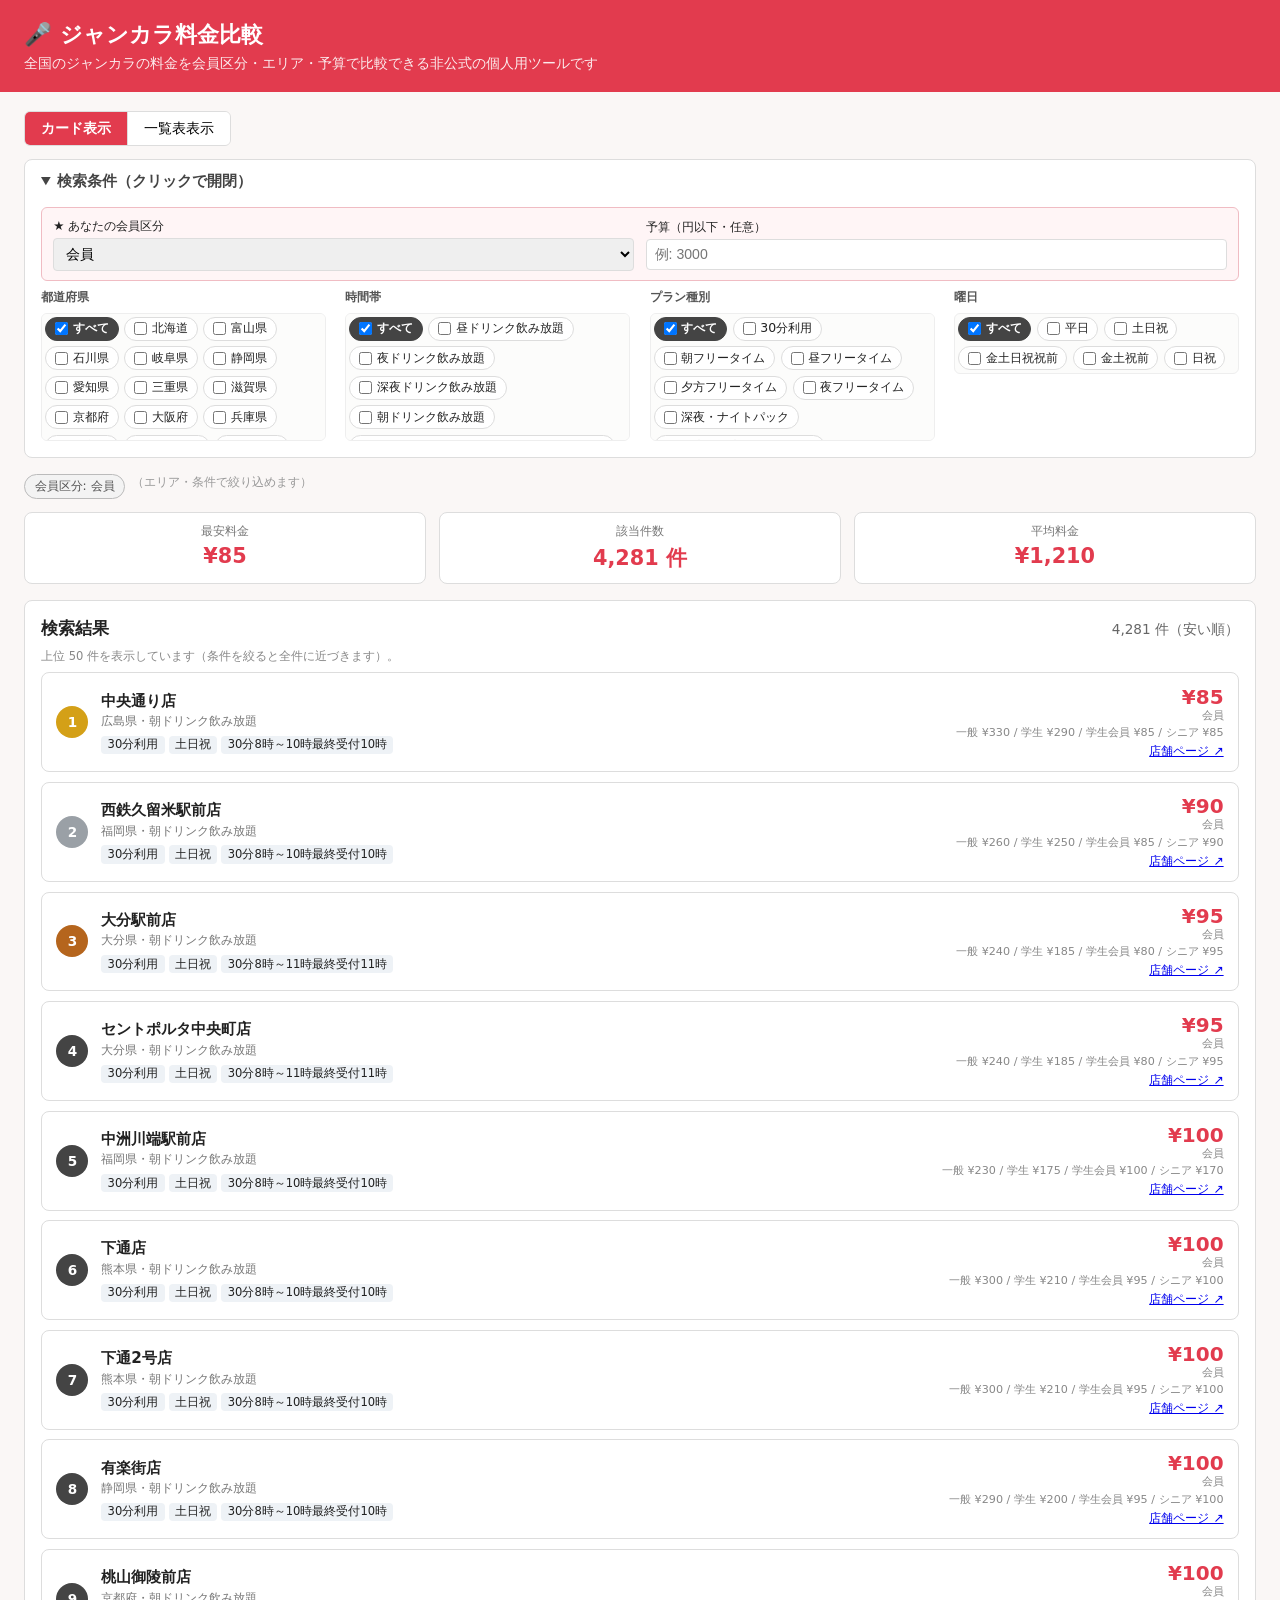
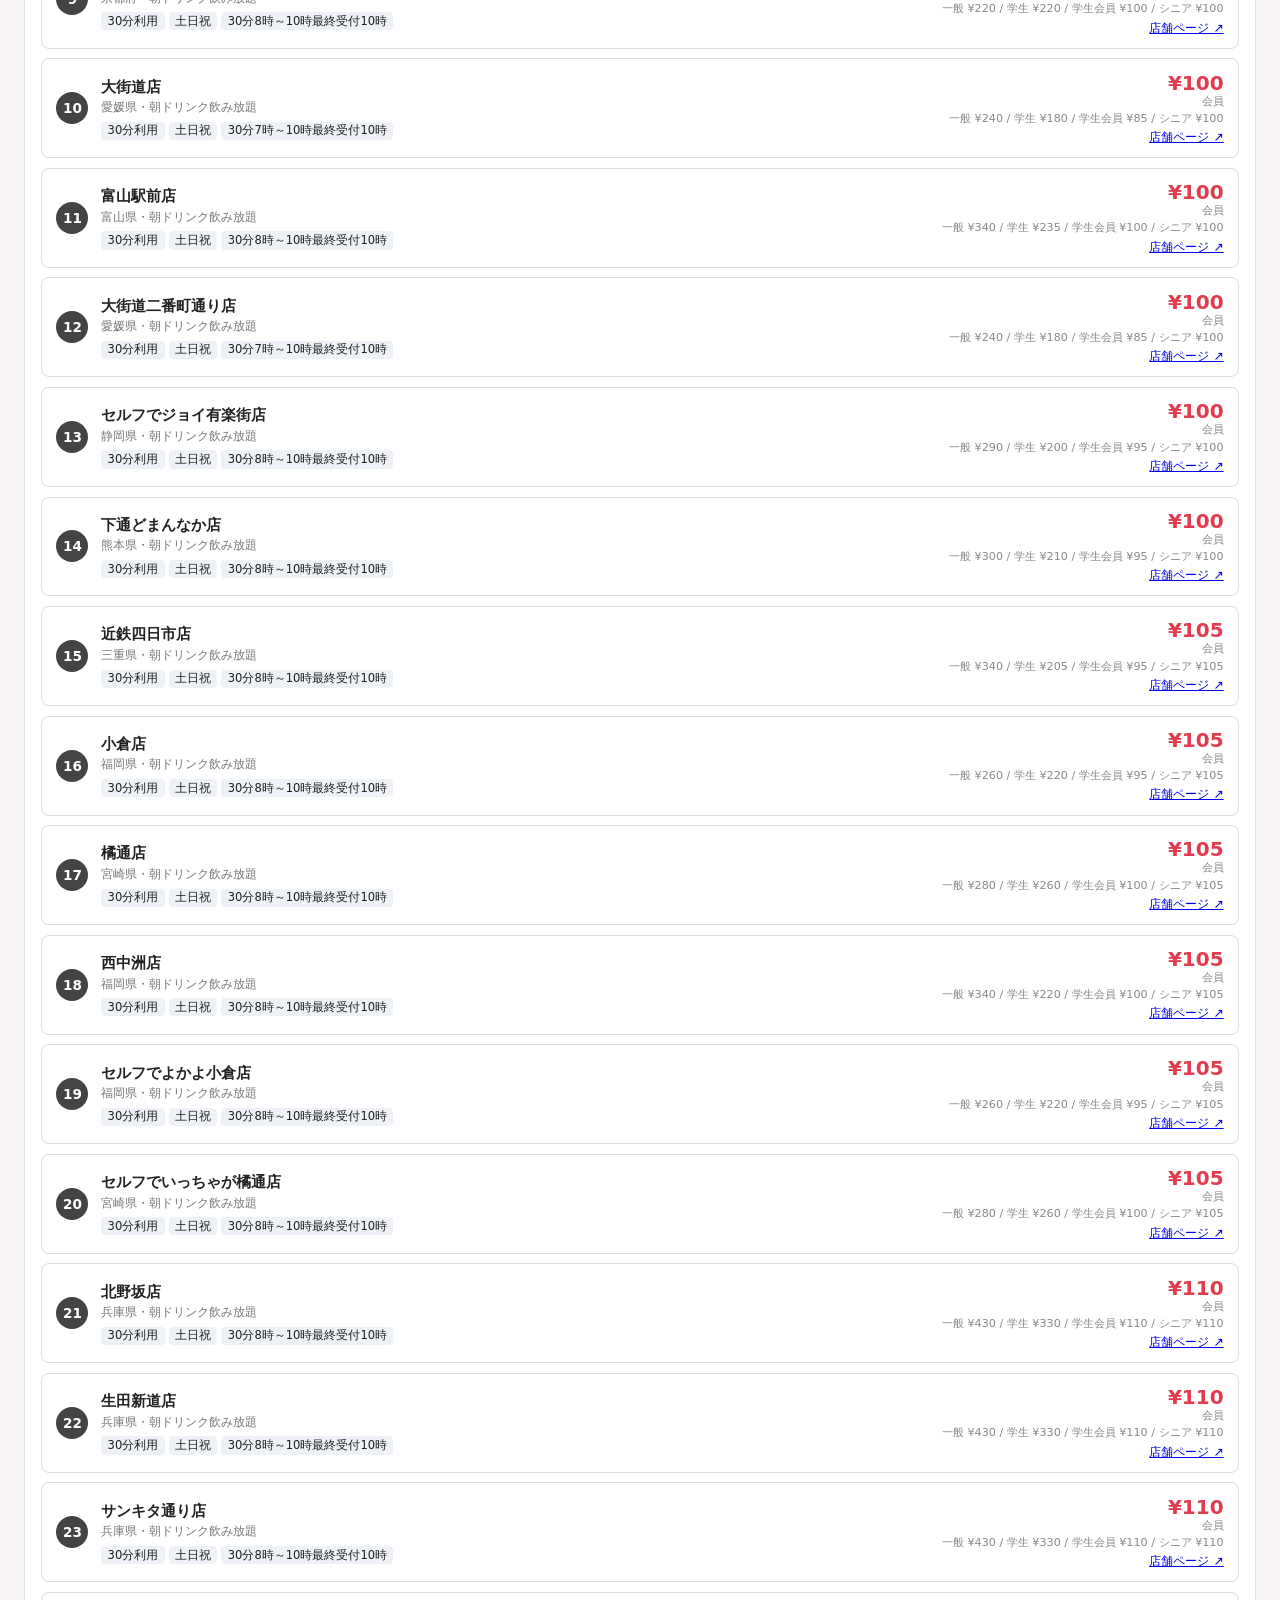
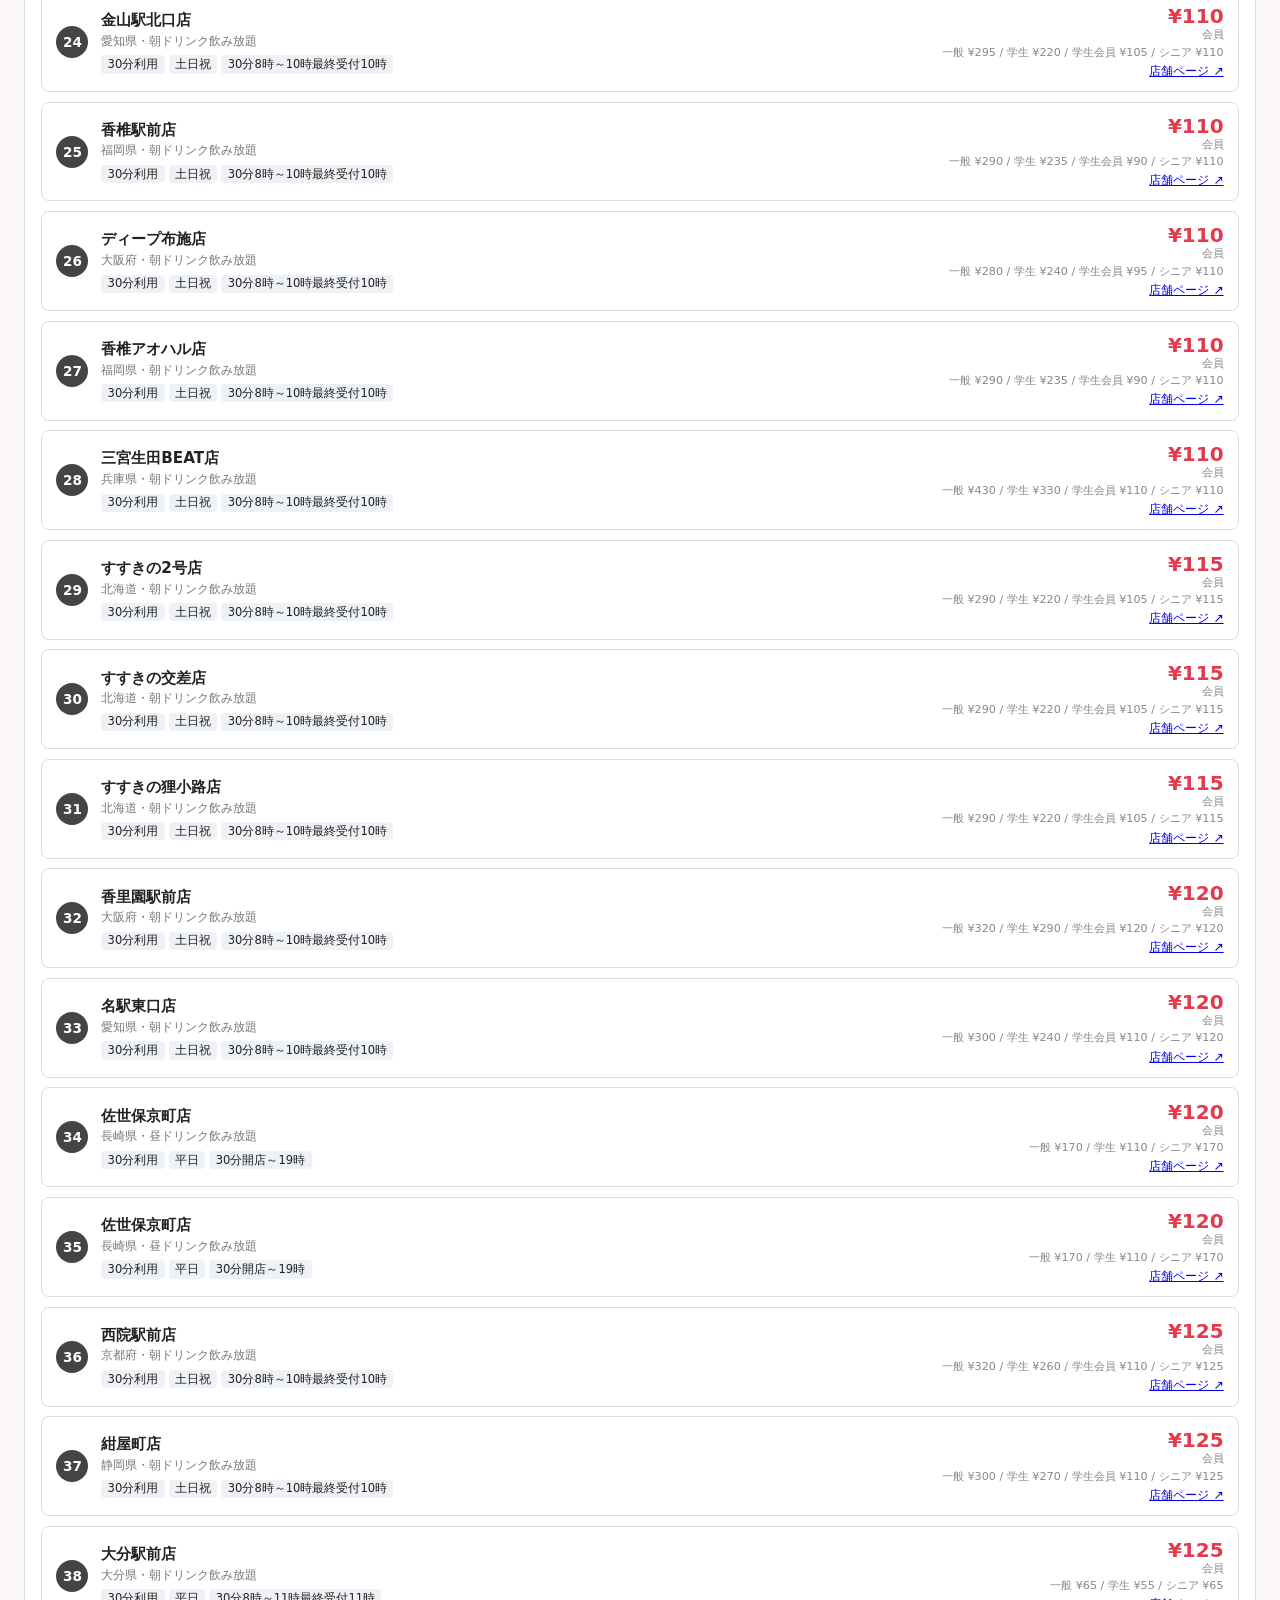
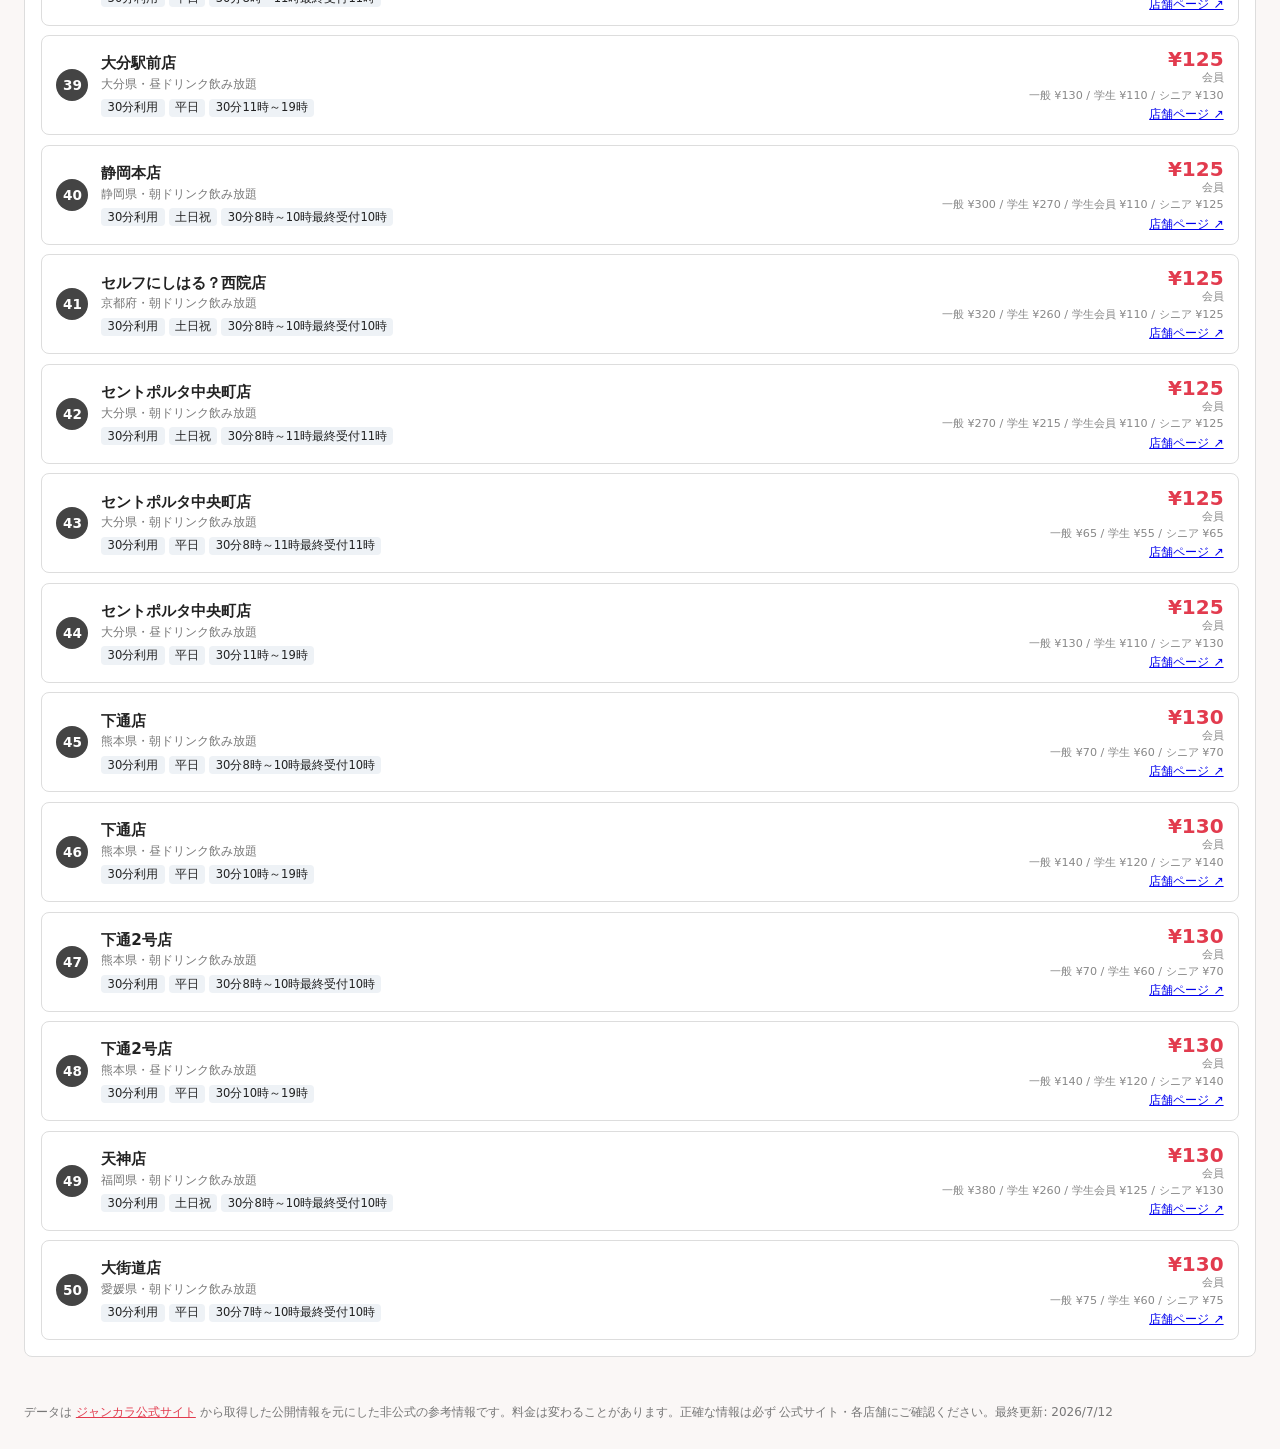
==== docs/index.html @ 36a777a3 "feat: UIを Streamlit から静的サイト(docs/)へ移行し GitHub Pages 対応 kaikatu_scrp_app と同じく docs/ に素の HTML/CSS/JS を" ====
<!DOCTYPE html>
<html lang="ja">
<head>
<meta charset="UTF-8">
<meta name="viewport" content="width=device-width, initial-scale=1.0">
<title>ジャンカラ料金比較</title>
<link rel="stylesheet" href="style.css">
</head>
<body>
<header>
  <h1>🎤 ジャンカラ料金比較</h1>
  <p class="subtitle">全国のジャンカラの料金を会員区分・エリア・予算で比較できる非公式の個人用ツールです</p>
</header>

<main>
  <div class="mode-toggle-row">
    <div class="mode-toggle">
      <button id="modeCardBtn" class="mode-btn active" type="button">カード表示</button>
      <button id="modeTableBtn" class="mode-btn" type="button">一覧表表示</button>
    </div>
  </div>

  <details class="filters" open>
    <summary>検索条件（クリックで開閉）</summary>
    <div class="filter-body">
      <div class="filter-row condition-row condition-row-primary">
        <label>★ あなたの会員区分
          <select id="memberType"></select>
        </label>
        <label>予算（円以下・任意）
          <input type="number" id="priceMax" min="0" step="100" placeholder="例: 3000">
        </label>
      </div>

      <div class="filter-grid">
        <div class="filter-group">
          <p class="filter-group-label">都道府県</p>
          <div class="chip-row" id="prefFilters"></div>
        </div>
        <div class="filter-group">
          <p class="filter-group-label">時間帯</p>
          <div class="chip-row" id="sectionFilters"></div>
        </div>
        <div class="filter-group">
          <p class="filter-group-label">プラン種別</p>
          <div class="chip-row" id="planTypeFilters"></div>
        </div>
        <div class="filter-group">
          <p class="filter-group-label">曜日</p>
          <div class="chip-row" id="dayFilters"></div>
        </div>
      </div>
    </div>
  </details>

  <div id="conditionChips" class="condition-chips"></div>

  <div class="summary-row">
    <div class="summary-box">
      <p class="summary-label">最安料金</p>
      <p class="summary-value" id="summaryMin">—</p>
    </div>
    <div class="summary-box">
      <p class="summary-label">該当件数</p>
      <p class="summary-value" id="summaryCount">—</p>
    </div>
    <div class="summary-box">
      <p class="summary-label">平均料金</p>
      <p class="summary-value" id="summaryAvg">—</p>
    </div>
  </div>

  <section class="results">
    <div class="results-header">
      <h2>検索結果</h2>
      <span id="resultCount" class="result-count"></span>
    </div>

    <p id="cardNote" class="results-note"></p>
    <div id="cardResults" class="card-results"></div>

    <div id="tableResults" class="hidden">
      <div class="table-scroll"></div>
    </div>
  </section>
</main>

<footer>
  <p>
    データは <a href="https://jankara.ne.jp/" target="_blank" rel="noopener">ジャンカラ公式サイト</a>
    から取得した公開情報を元にした非公式の参考情報です。料金は変わることがあります。正確な情報は必ず
    公式サイト・各店舗にご確認ください。最終更新: <span id="updatedAt"></span>
  </p>
</footer>

<script src="app.js"></script>
</body>
</html>
---- docs/style.css ----
:root {
  --accent: #e23b4e;
  --bg: #faf7f6;
  --border: #ddd;
}

* { box-sizing: border-box; }

.hidden { display: none !important; }

body {
  font-family: "Hiragino Sans", "Noto Sans JP", system-ui, sans-serif;
  margin: 0;
  background: var(--bg);
  color: #222;
}

header {
  background: var(--accent);
  color: white;
  padding: 1.2rem 1.5rem;
}
header h1 { margin: 0 0 0.3rem; font-size: 1.4rem; }
header .subtitle { margin: 0; font-size: 0.85rem; opacity: 0.9; }

main { padding: 1.2rem 1.5rem; max-width: 1300px; margin: 0 auto; }

.mode-toggle-row { margin-bottom: 0.8rem; }
.mode-toggle { display: inline-flex; border: 1px solid var(--border); border-radius: 6px; overflow: hidden; }
.mode-btn { padding: 0.45rem 1rem; font-size: 0.85rem; border: none; background: white; cursor: pointer; }
.mode-btn + .mode-btn { border-left: 1px solid var(--border); }
.mode-btn.active { background: var(--accent); color: white; font-weight: bold; }

.filters {
  background: white;
  border: 1px solid var(--border);
  border-radius: 8px;
  padding: 0 1rem 1rem;
  margin-bottom: 1rem;
}
.filters summary { padding: 0.8rem 0; font-size: 0.92rem; font-weight: bold; cursor: pointer; color: #444; }
.filter-body { padding-top: 0.2rem; }

.condition-row-primary { background: #fff5f6; border: 1px solid #f0bcc3; border-radius: 6px; padding: 0.6rem 0.7rem; margin-bottom: 0.8rem; }

.filter-grid {
  display: grid;
  grid-template-columns: repeat(auto-fit, minmax(190px, 1fr));
  gap: 1.2rem;
}

.filter-group { margin-bottom: 0; }
.filter-group-label { font-size: 0.78rem; color: #555; margin: 0 0 0.4rem; font-weight: bold; }

.filter-row {
  display: flex;
  flex-wrap: wrap;
  gap: 0.7rem;
  align-items: center;
  margin-bottom: 0.5rem;
}
.condition-row label { flex: 1; min-width: 140px; }

.filter-row label { display: flex; flex-direction: column; font-size: 0.78rem; gap: 0.2rem; }
.filter-row select, .filter-row input[type=number] {
  padding: 0.4rem 0.5rem; border: 1px solid var(--border); border-radius: 4px; font-size: 0.88rem; width: 100%;
}

.chip-row { display: flex; flex-wrap: wrap; gap: 0.35rem; font-size: 0.78rem; max-height: 8rem; overflow-y: auto; padding: 0.2rem; border: 1px solid #eee; border-radius: 6px; background: #fcfcfb; }
.chip {
  display: inline-flex; align-items: center; gap: 0.3rem;
  border: 1px solid var(--border); border-radius: 20px;
  padding: 0.15rem 0.55rem; cursor: pointer; background: #fff; white-space: nowrap;
}
.chip input { margin: 0; }
.chip:has(input:checked) { background: #fde8ea; border-color: var(--accent); }
.chip.chip-all { font-weight: bold; }
.chip.chip-all:has(input:checked) { background: #444; border-color: #444; color: white; }

.condition-chips { display: flex; flex-wrap: wrap; gap: 0.4rem; margin-bottom: 0.8rem; min-height: 1.6rem; }
.condition-chip {
  display: inline-flex; align-items: center; gap: 0.3rem; font-size: 0.76rem;
  background: #fff0f2; border: 1px solid var(--accent); color: var(--accent);
  border-radius: 14px; padding: 0.2rem 0.3rem 0.2rem 0.6rem;
}
.condition-chip.fixed { background: #f3f3f3; border-color: #bbb; color: #555; padding-right: 0.6rem; }
.condition-chip button {
  border: none; background: none; color: var(--accent); cursor: pointer; font-size: 0.85rem;
  line-height: 1; padding: 0 0.2rem;
}
.no-condition { font-size: 0.78rem; color: #999; }

.summary-row { display: flex; gap: 0.8rem; margin-bottom: 1rem; }
.summary-box { flex: 1; background: white; border: 1px solid var(--border); border-radius: 8px; padding: 0.7rem 1rem; text-align: center; }
.summary-label { font-size: 0.74rem; color: #777; margin: 0 0 0.2rem; }
.summary-value { font-size: 1.3rem; font-weight: bold; margin: 0; color: var(--accent); }

.results { background: white; border: 1px solid var(--border); border-radius: 8px; padding: 1rem; }
.results-header { display: flex; align-items: baseline; gap: 1rem; margin-bottom: 0.6rem; }
.results-header h2 { font-size: 1.05rem; margin: 0; }
.result-count { font-size: 0.85rem; color: #666; margin-left: auto; }
.results-note { font-size: 0.72rem; color: #888; margin: 0 0 0.5rem; }

table { width: 100%; border-collapse: collapse; background: white; }
th, td { padding: 0.5rem 0.6rem; border-bottom: 1px solid var(--border); font-size: 0.85rem; text-align: left; }
th { background: #f2edeb; position: sticky; top: 0; z-index: 1; }
tr:hover td { background: #fff5f6; }

.tag-list { display: flex; flex-wrap: wrap; gap: 0.25rem; }
.tag { background: #eef2f6; border-radius: 4px; padding: 0.1rem 0.4rem; font-size: 0.72rem; white-space: nowrap; }
.tag.tag-emphasis { background: #fde8ea; color: var(--accent); font-weight: bold; }

.card-results { display: flex; flex-direction: column; gap: 0.6rem; }
.result-card-outer { border: 1px solid var(--border); border-radius: 8px; background: white; overflow: hidden; }
.result-card { display: flex; align-items: center; gap: 0.8rem; padding: 0.7rem 0.9rem; }
.rank-badge {
  flex: 0 0 auto; width: 2rem; height: 2rem; border-radius: 50%; background: #444; color: white;
  display: flex; align-items: center; justify-content: center; font-weight: bold; font-size: 0.85rem;
}
.result-card-outer:nth-child(1) .rank-badge { background: #d4a017; }
.result-card-outer:nth-child(2) .rank-badge { background: #9aa0a6; }
.result-card-outer:nth-child(3) .rank-badge { background: #b5651d; }
.card-body { flex: 1; min-width: 0; }
.card-body h3 { font-size: 0.95rem; margin: 0 0 0.1rem; }
.card-sub { font-size: 0.76rem; color: #777; margin: 0 0 0.35rem; }
.card-price { flex: 0 0 auto; text-align: right; }
.price-main { font-size: 1.25rem; font-weight: bold; color: var(--accent); }
.price-label { font-size: 0.68rem; color: #888; }
.price-others { font-size: 0.7rem; color: #888; margin-top: 0.15rem; }
.card-price a { font-size: 0.78rem; display: inline-block; margin-top: 0.2rem; }
.empty-note { color: #888; font-size: 0.85rem; }

@media (max-width: 700px) {
  .result-card { flex-wrap: wrap; }
  .card-price { text-align: left; margin-left: 2.8rem; }
}

.table-scroll { max-height: 72vh; overflow: auto; }
.table-scroll table { min-width: 100%; }
.table-scroll th:first-child, .table-scroll td:first-child { position: sticky; left: 0; background: #fafafa; z-index: 2; }
.na { color: #ccc; }

footer { padding: 1rem 1.5rem; font-size: 0.75rem; color: #777; max-width: 1300px; margin: 0 auto; }
footer a { color: var(--accent); }
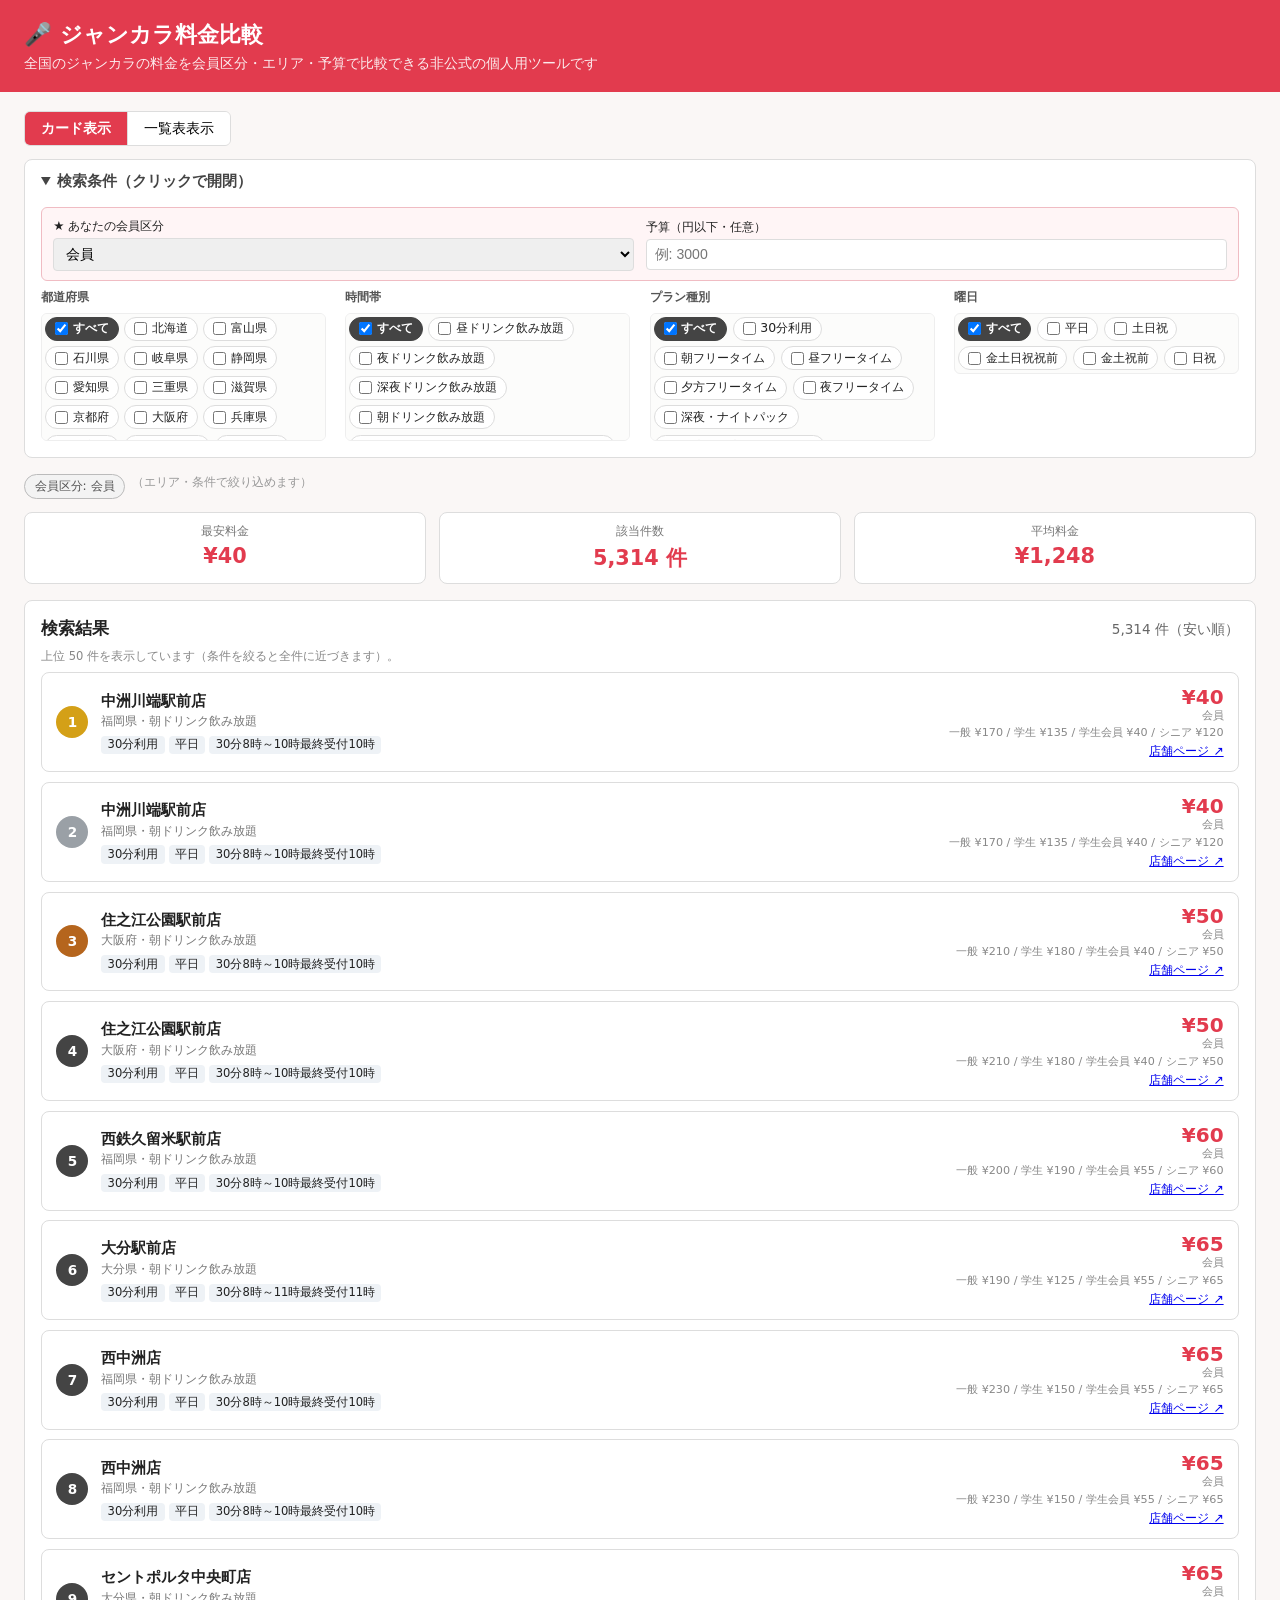
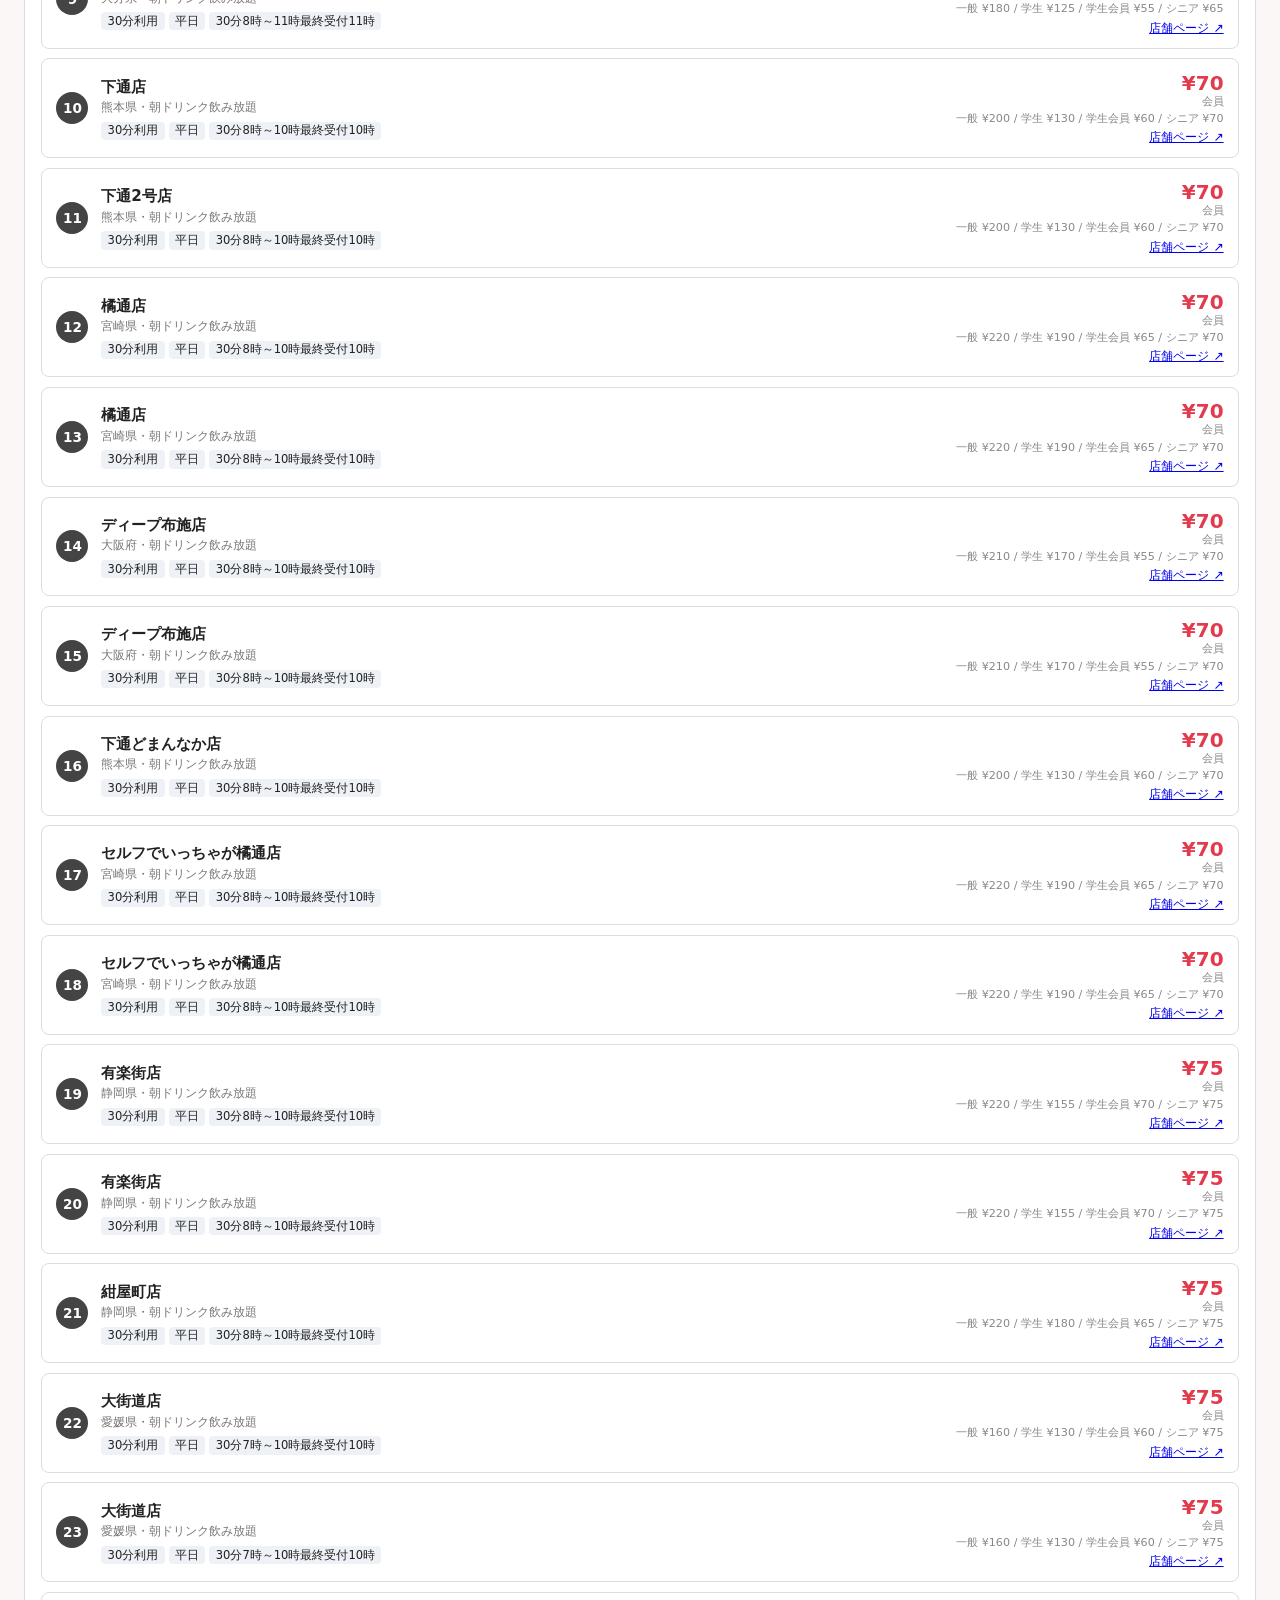
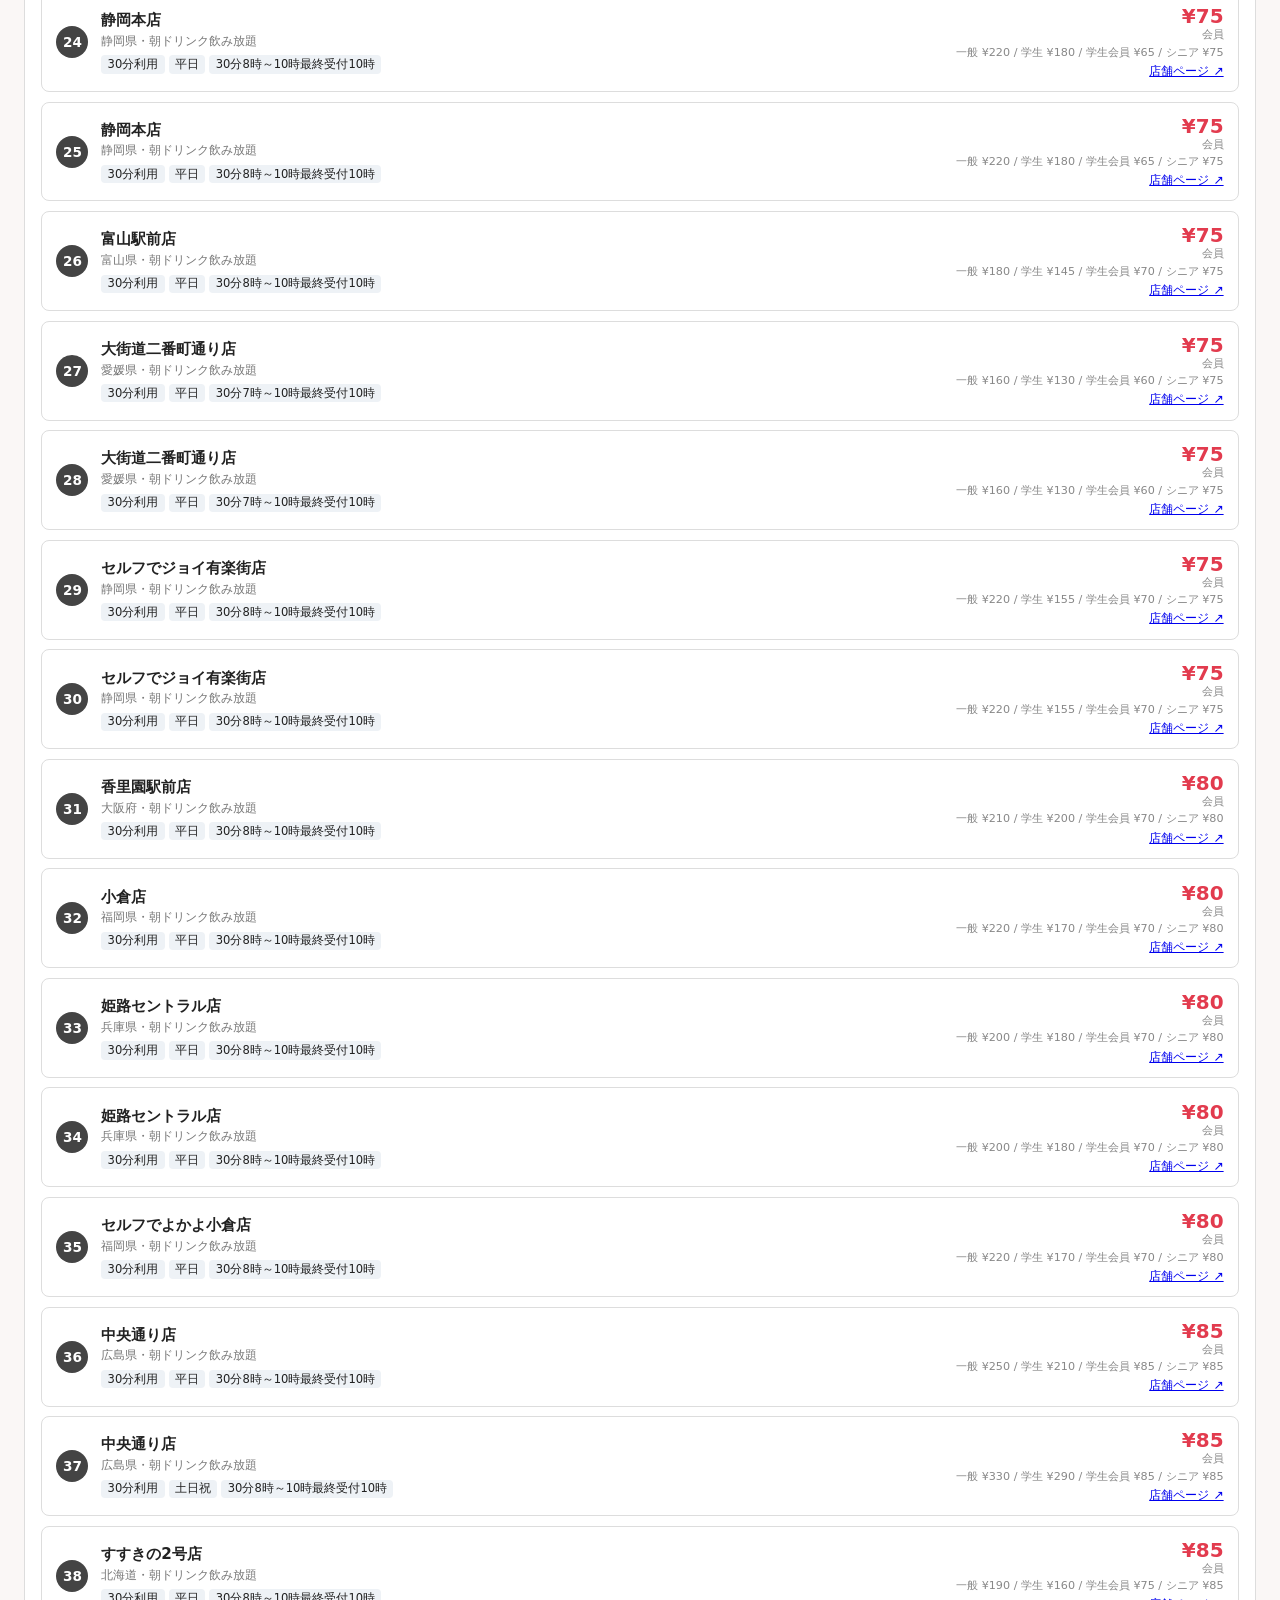
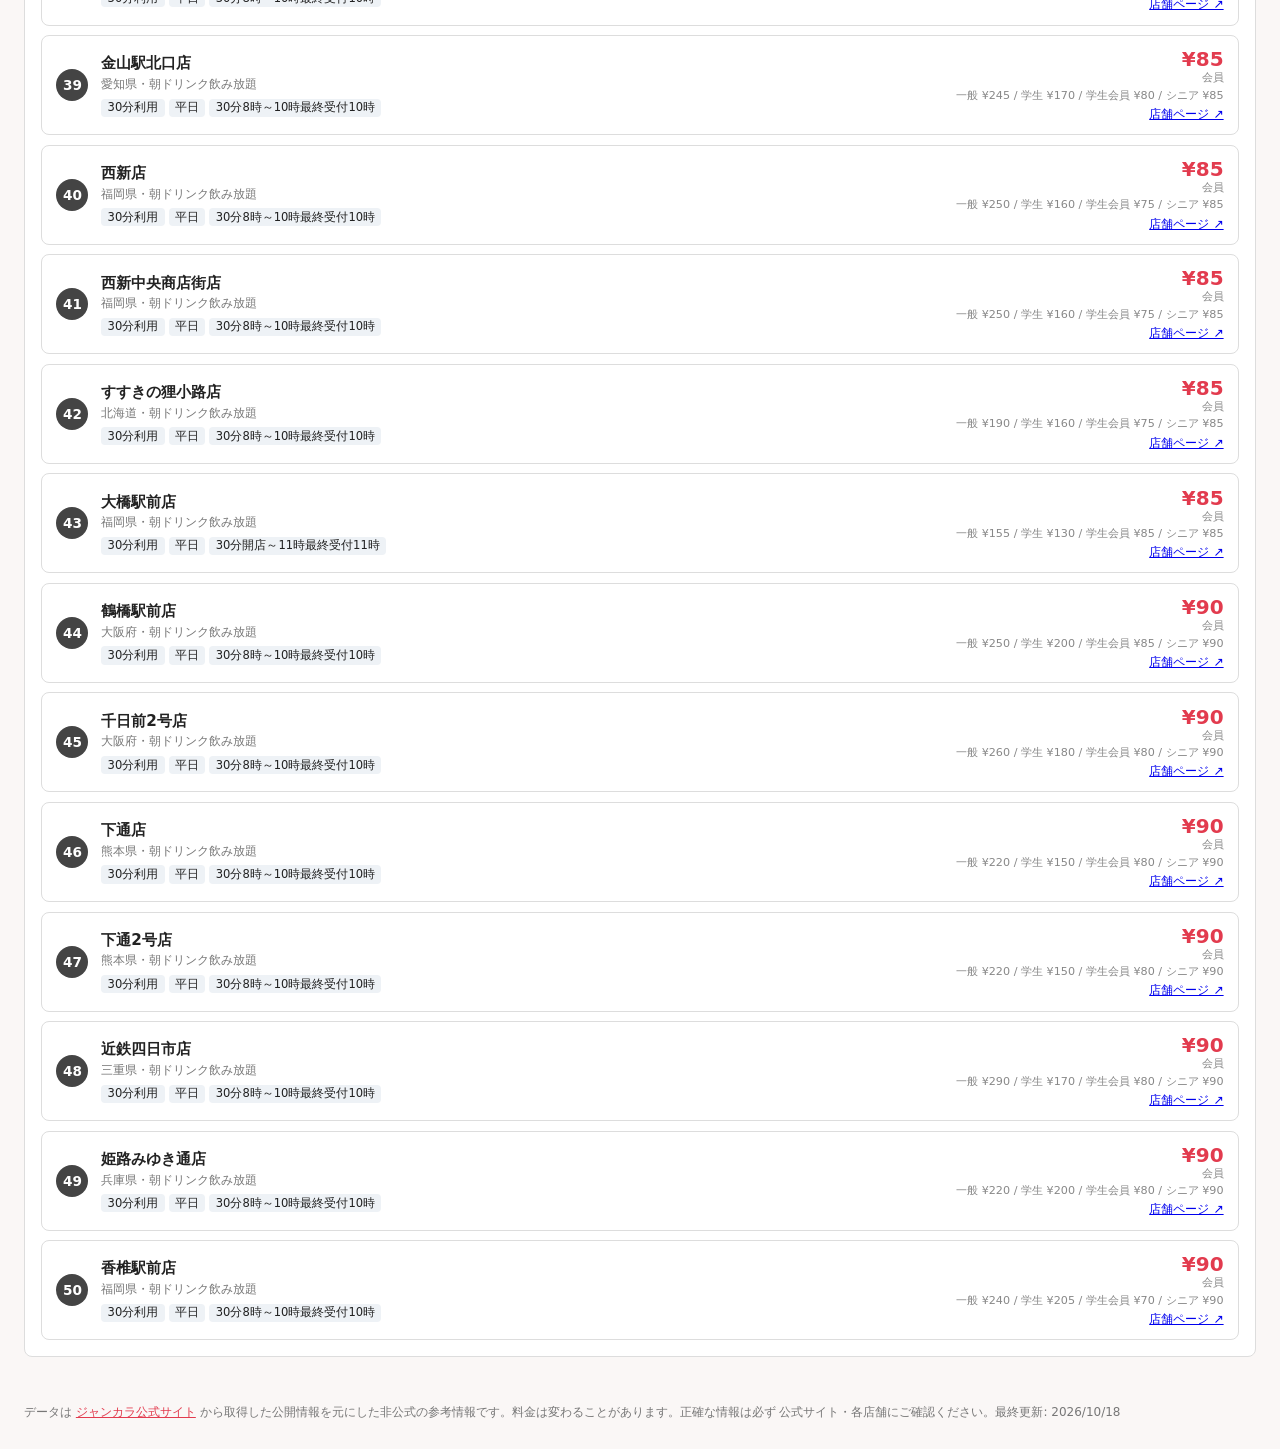
==== commit 2b01c0da: "feat: Content-Security-Policy と Referrer-Policy を追加 外部リソースを一切使っていないため、自サイトのスクリプト・CSS・データ取得のみを許可。 万一 " ====
--- a/docs/index.html
+++ b/docs/index.html
@@ -3,6 +3,10 @@
 <head>
 <meta charset="UTF-8">
 <meta name="viewport" content="width=device-width, initial-scale=1.0">
+<!-- 万一 XSS が混入しても外部スクリプトの読み込み・外部送信をさせないよう、自サイトのファイルのみ許可する
+     （GitHub Pages はレスポンスヘッダを設定できないため meta で指定。frame-ancestors は meta では効かない） -->
+<meta http-equiv="Content-Security-Policy" content="default-src 'none'; script-src 'self'; style-src 'self'; connect-src 'self'; img-src 'self'; base-uri 'none'; form-action 'none'">
+<meta name="referrer" content="strict-origin-when-cross-origin">
 <title>ジャンカラ料金比較</title>
 <link rel="stylesheet" href="style.css">
 </head>
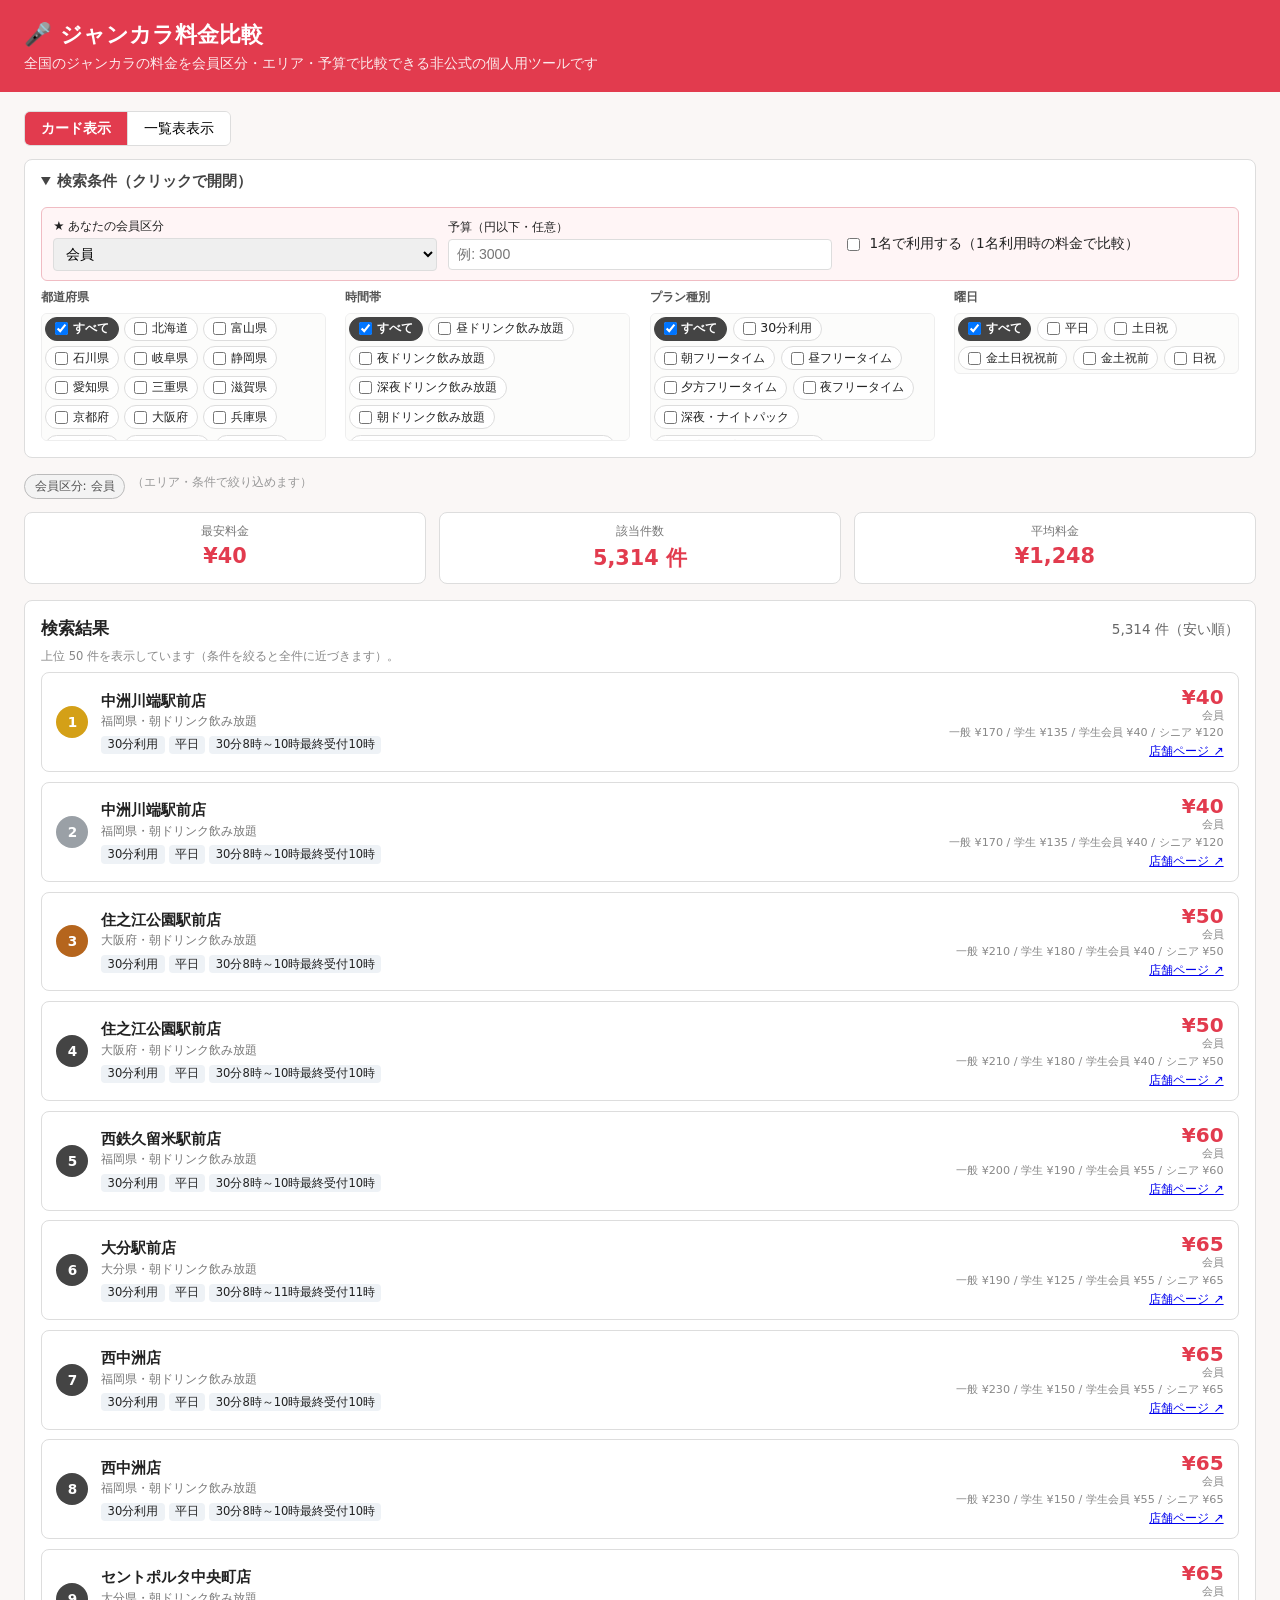
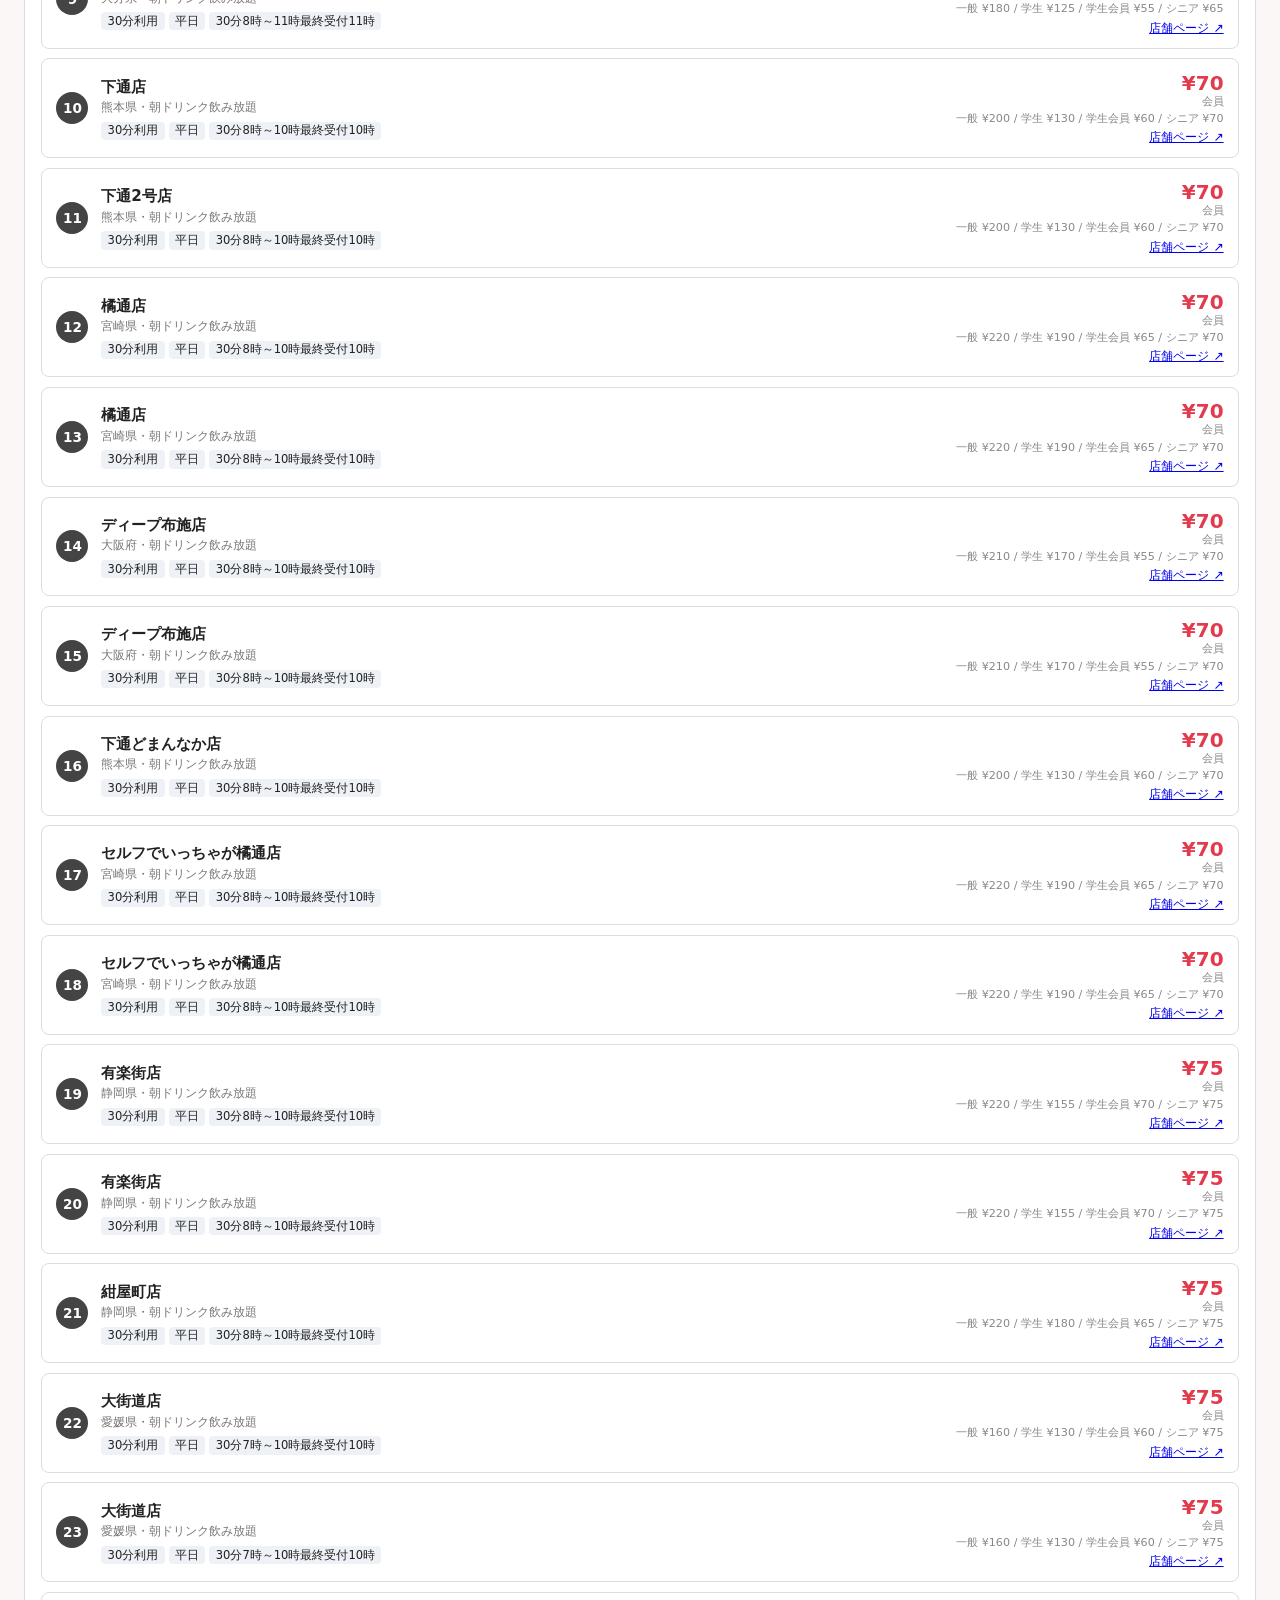
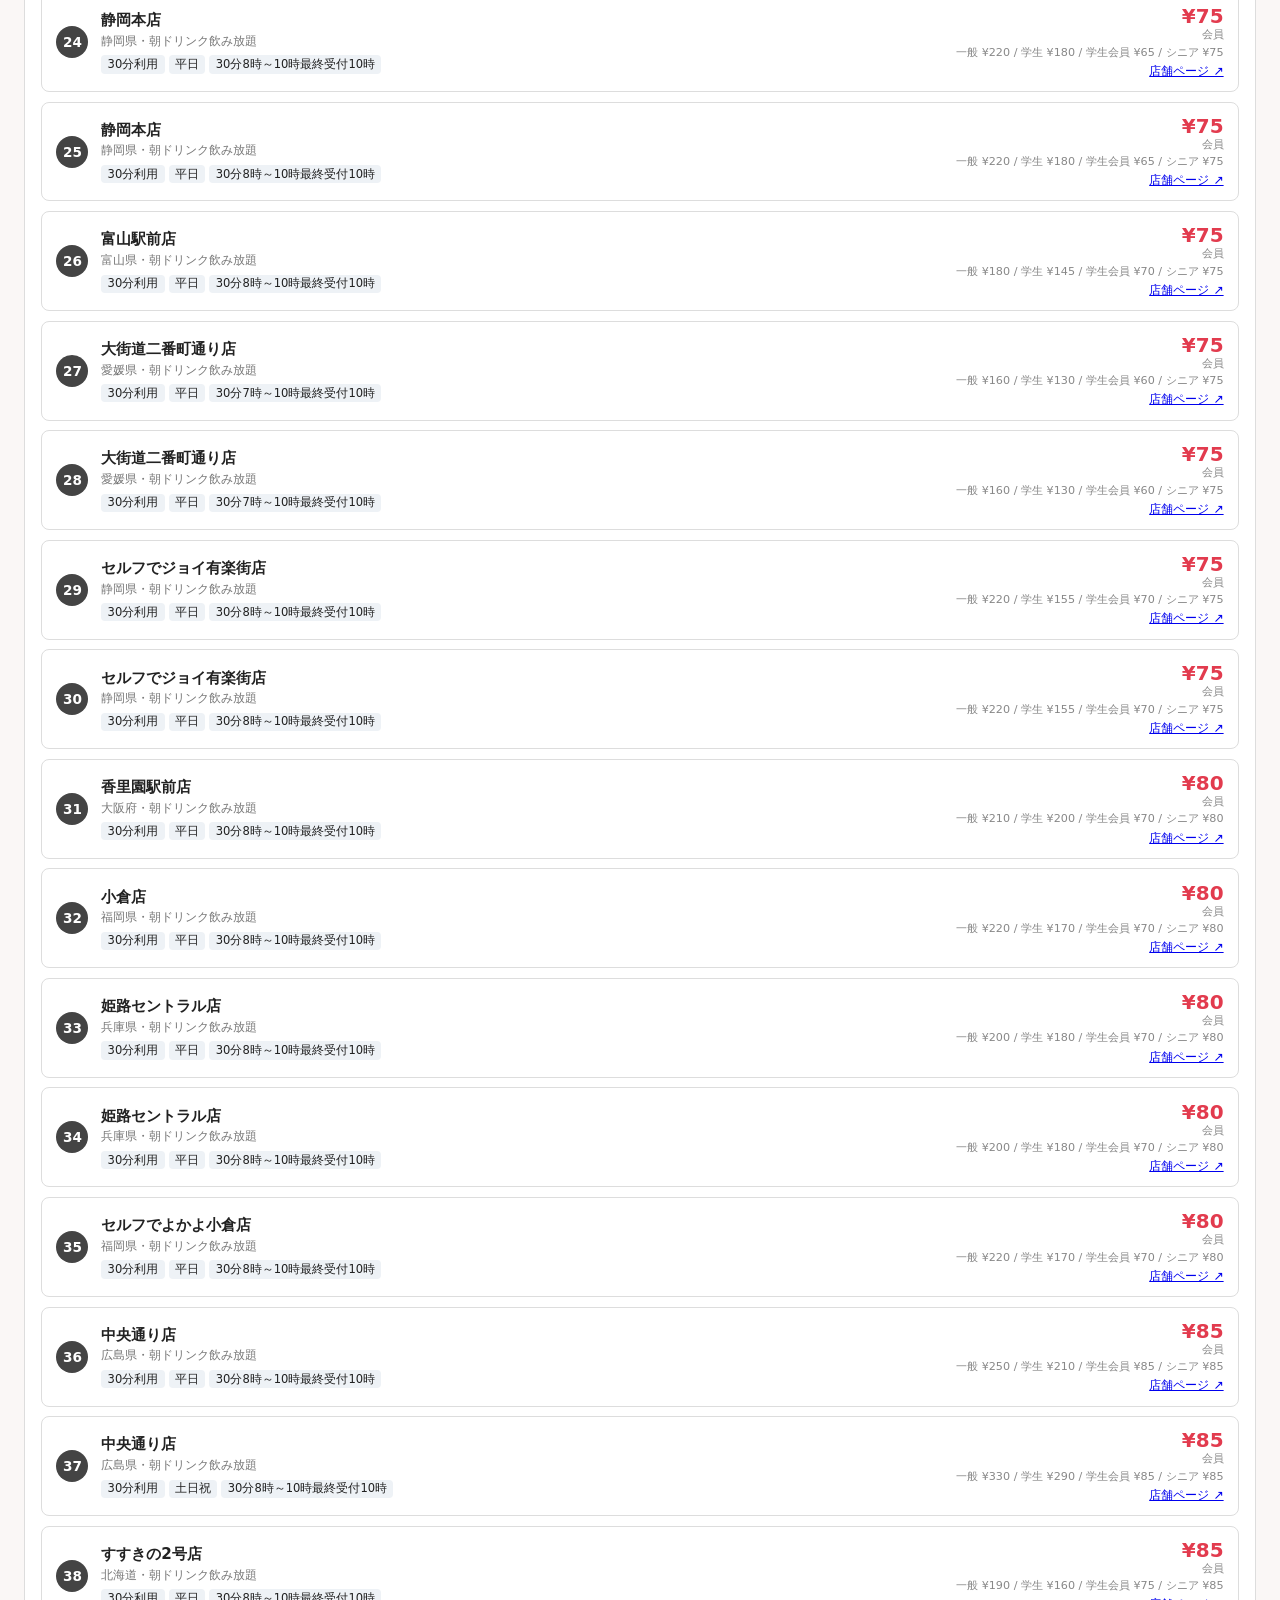
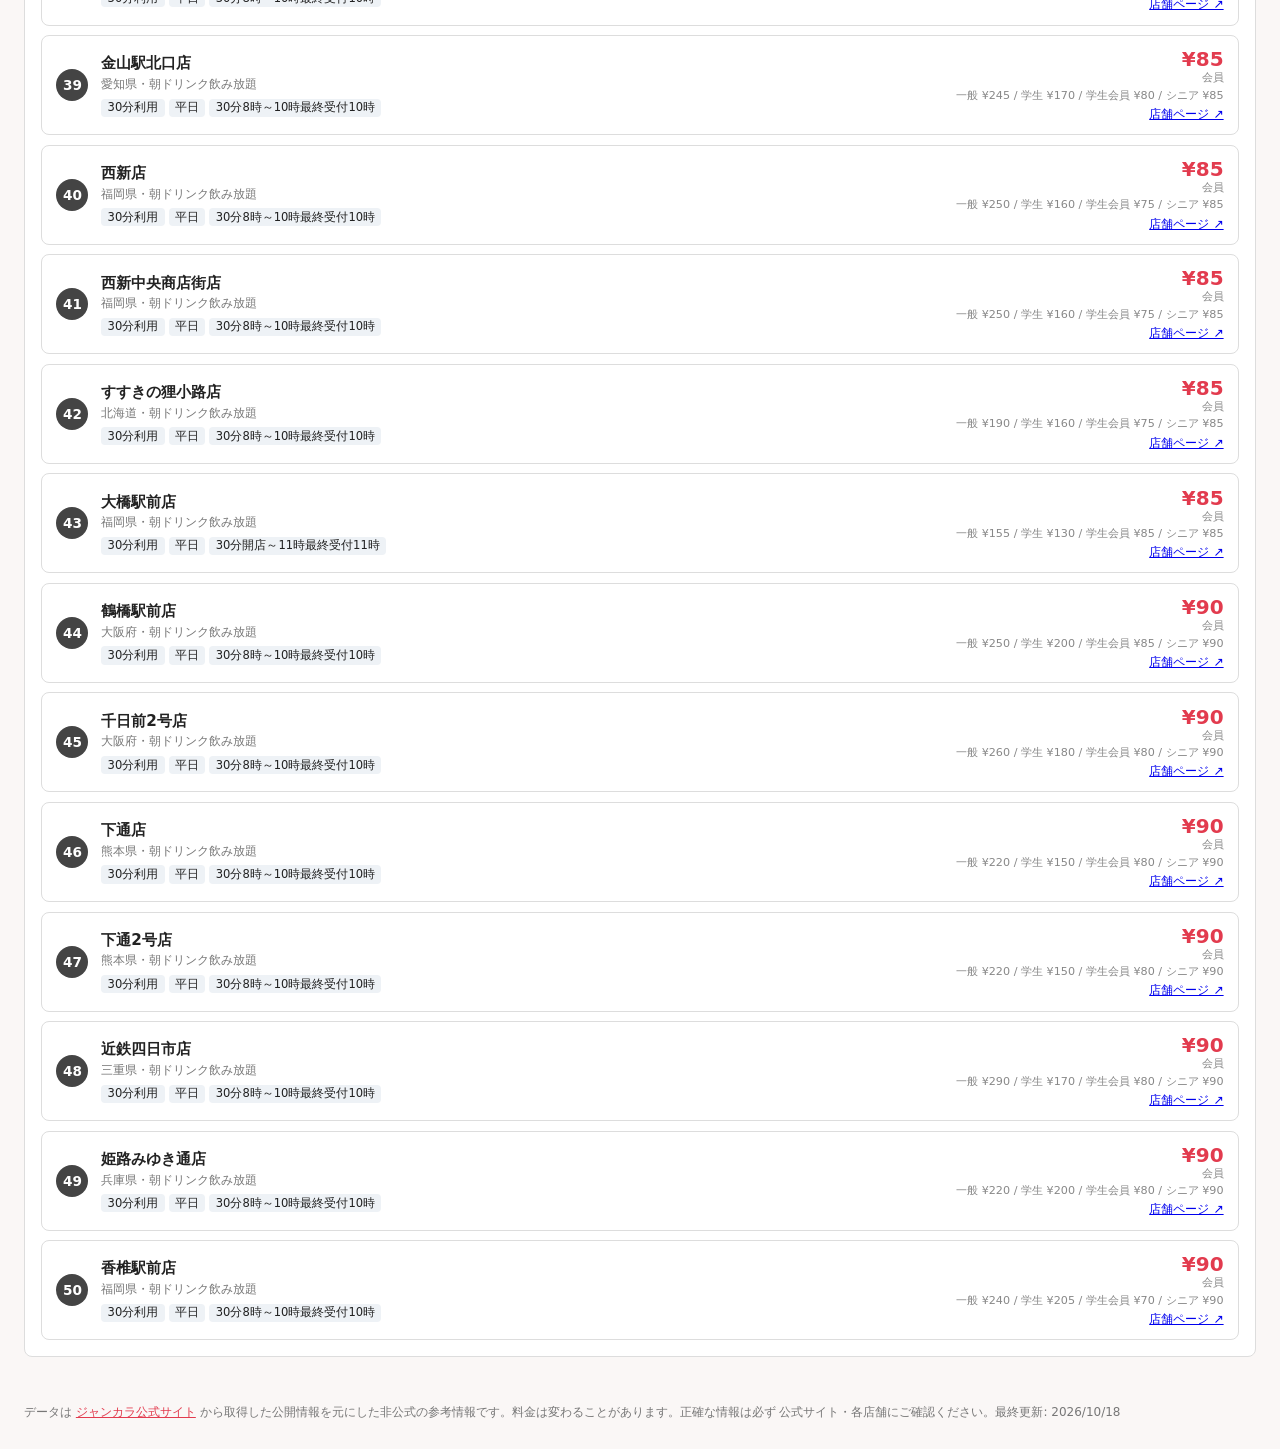
==== commit 97b43b6d: "feat: 「1名で利用する」切り替えを追加し、通常料金と1名料金を分けて比較 - 検索条件に「1名で利用する」を追加。オフなら通常料金、オンなら1名利用時の料金で比較し、   両者を混ぜない（これま" ====
--- a/docs/index.html
+++ b/docs/index.html
@@ -33,6 +33,9 @@
         </label>
         <label>予算（円以下・任意）
           <input type="number" id="priceMax" min="0" step="100" placeholder="例: 3000">
+        </label>
+        <label class="check-label">
+          <input type="checkbox" id="soloMode"> 1名で利用する（1名利用時の料金で比較）
         </label>
       </div>
 
@@ -80,6 +83,7 @@
       <span id="resultCount" class="result-count"></span>
     </div>
 
+    <p id="soloNote" class="results-note"></p>
     <p id="cardNote" class="results-note"></p>
     <div id="cardResults" class="card-results"></div>
 
--- a/docs/style.css
+++ b/docs/style.css
@@ -62,6 +62,7 @@
 .condition-row label { flex: 1; min-width: 140px; }
 
 .filter-row label { display: flex; flex-direction: column; font-size: 0.78rem; gap: 0.2rem; }
+.filter-row label.check-label { flex-direction: row; align-items: center; gap: 0.4rem; font-size: 0.85rem; cursor: pointer; }
 .filter-row select, .filter-row input[type=number] {
   padding: 0.4rem 0.5rem; border: 1px solid var(--border); border-radius: 4px; font-size: 0.88rem; width: 100%;
 }
